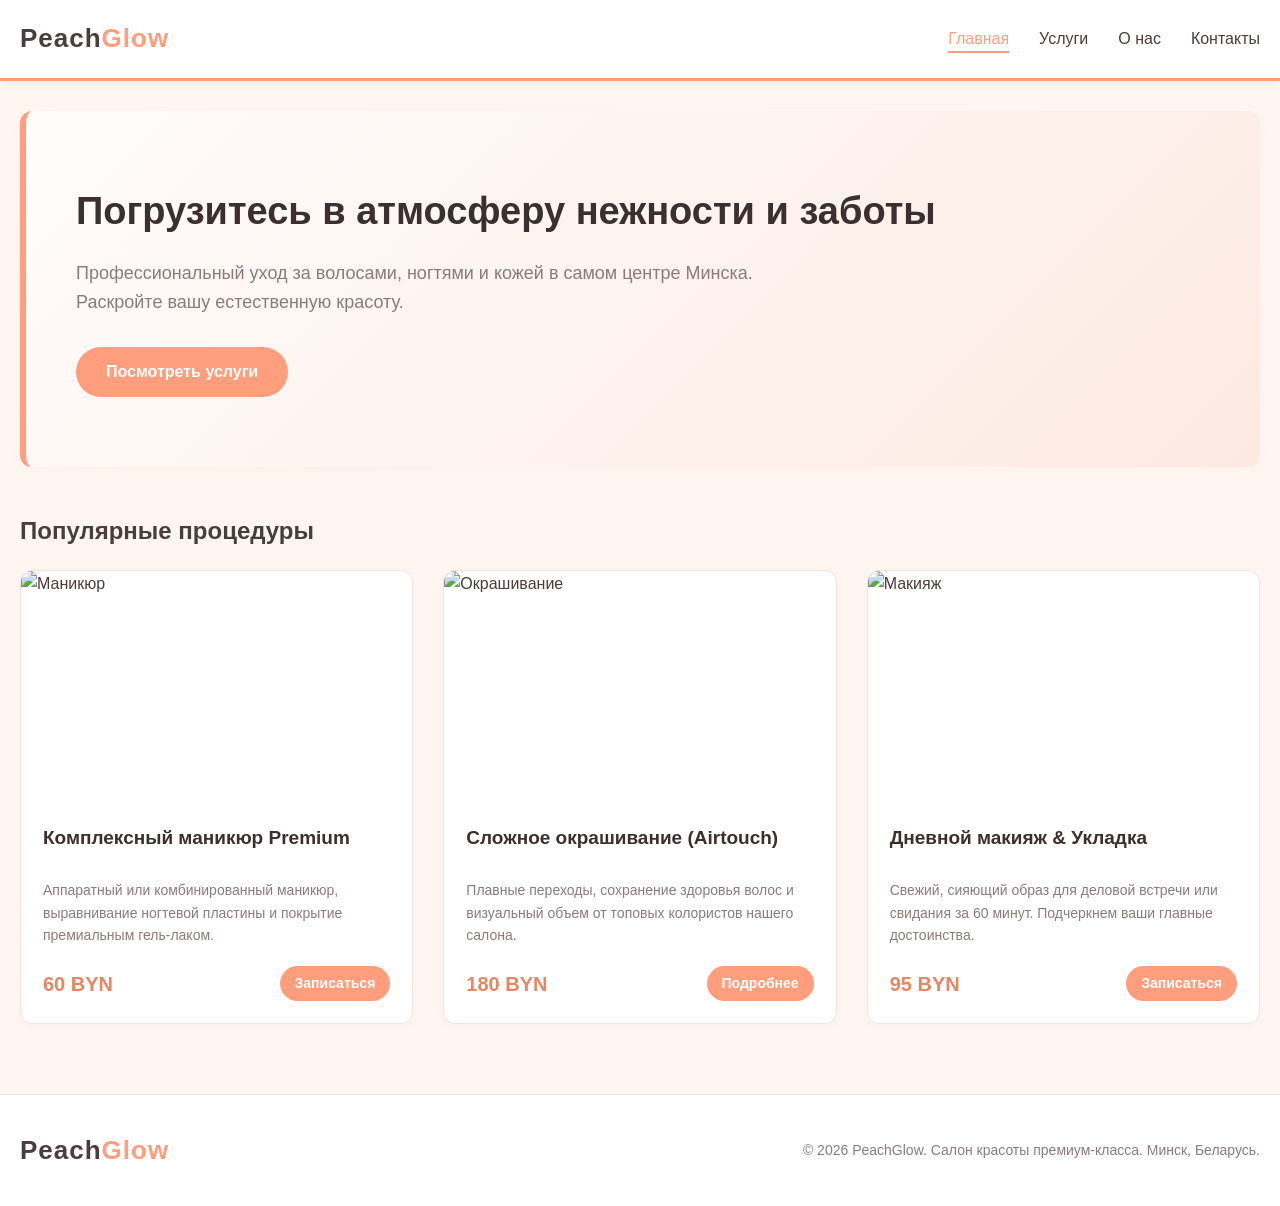
==== index.html @ 8e9a9c20 "Add files via upload" ====
<!DOCTYPE html>
<html lang="ru">
<head>
    <meta charset="UTF-8">
    <meta name="viewport" content="width=device-width, initial-scale=1.0">
    <title>Главная | PeachGlow — Салон красоты</title>
    <link rel="stylesheet" href="style.css">
</head>
<body>

    <header>
        <div class="header-container">
            <div class="logo"><a href="index.html">Peach<span>Glow</span></a></div>
            <button class="mobile-menu-toggle" onclick="toggleMenu()">☰</button>
            <ul class="nav-links" id="navLinks">
                <li><a href="index.html" class="active">Главная</a></li>
                <li><a href="catalog.html">Услуги</a></li>
                <li><a href="about.html">О нас</a></li>
                <li><a href="contact.html">Контакты</a></li>
            </ul>
        </div>
    </header>

    <main>
        <div class="banner">
            <h1>Погрузитесь в атмосферу нежности и заботы</h1>
            <p>Профессиональный уход за волосами, ногтями и кожей в самом центре Минска. Раскройте вашу естественную красоту.</p>
            <a href="catalog.html" class="btn">Посмотреть услуги</a>
        </div>

        <h2>Популярные процедуры</h2>
        <div class="grid-container">
            <div class="product-card">
                <img src="https://images.unsplash.com/photo-1632345031435-8797b2d58045?auto=format&fit=crop&w=500&q=80" alt="Маникюр" class="product-img">
                <div class="product-info">
                    <h3 class="product-title">Комплексный маникюр Premium</h3>
                    <p class="product-desc">Аппаратный или комбинированный маникюр, выравнивание ногтевой пластины и покрытие премиальным гель-лаком.</p>
                    <div class="product-footer">
                        <span class="product-price">60 BYN</span>
                        <a href="catalog.html" class="btn" style="padding: 6px 15px; font-size: 14px;">Записаться</a>
                    </div>
                </div>
            </div>
            
            <div class="product-card">
                <img src="https://images.unsplash.com/photo-1562322140-8baeececf3df?auto=format&fit=crop&w=500&q=80" alt="Окрашивание" class="product-img">
                <div class="product-info">
                    <h3 class="product-title">Сложное окрашивание (Airtouch)</h3>
                    <p class="product-desc">Плавные переходы, сохранение здоровья волос и визуальный объем от топовых колористов нашего салона.</p>
                    <div class="product-footer">
                        <span class="product-price">180 BYN</span>
                        <a href="product.html" class="btn" style="padding: 6px 15px; font-size: 14px;">Подробнее</a>
                    </div>
                </div>
            </div>

            <div class="product-card">
                <img src="https://images.unsplash.com/photo-1487412720507-e7ab37603c6f?auto=format&fit=crop&w=500&q=80" alt="Макияж" class="product-img">
                <div class="product-info">
                    <h3 class="product-title">Дневной макияж & Укладка</h3>
                    <p class="product-desc">Свежий, сияющий образ для деловой встречи или свидания за 60 минут. Подчеркнем ваши главные достоинства.</p>
                    <div class="product-footer">
                        <span class="product-price">95 BYN</span>
                        <a href="catalog.html" class="btn" style="padding: 6px 15px; font-size: 14px;">Записаться</a>
                    </div>
                </div>
            </div>
        </div>
    </main>

    <footer>
        <div class="footer-container">
            <div class="logo"><a href="index.html">Peach<span>Glow</span></a></div>
            <div class="footer-info">
                &copy; 2026 PeachGlow. Салон красоты премиум-класса. Минск, Беларусь.
            </div>
        </div>
    </footer>

    <script src="script.js"></script>
</body>
</html>
---- style.css ----
/* Единая стилистика бьюти-салона в персиковых оттенках */
:root {
    --bg-color: #fff6f2;        /* Мягкий нежно-персиковый фон */
    --card-bg: #ffffff;         /* Белоснежный для контраста блоков */
    --text-primary: #4a3e3d;    /* Мягкий кофейно-серый для текста */
    --text-muted: #8c7b7a;      /* Приглушенный тон */
    --accent: #ff9e7d;          /* Насыщенный персиковый/коралловый акцент */
    --accent-hover: #e68665;    /* Темный персик для наведения */
    --border-color: #f7e3db;    /* Пастельные границы */
    --font-family: 'Lucida Sans', 'Lucida Grande', 'Lucida Sans Unicode', Geneva, Verdana, sans-serif;
}

*, *::before, *::after {
    box-sizing: border-box;
}

body {
    margin: 0;
    padding: 0;
    background-color: var(--bg-color);
    color: var(--text-primary);
    font-family: var(--font-family);
    line-height: 1.6;
    display: flex;
    flex-direction: column;
    min-height: 100vh;
}

a {
    color: inherit;
    text-decoration: none;
    transition: color 0.2s;
}

a:hover {
    color: var(--accent);
}

/* Хедер */
header {
    background-color: #ffffff;
    border-bottom: 3px solid var(--accent);
    position: sticky;
    top: 0;
    z-index: 1000;
    box-shadow: 0 2px 10px rgba(74, 62, 61, 0.05);
}

.header-container {
    max-width: 1440px;
    margin: 0 auto;
    padding: 18px 20px;
    display: flex;
    justify-content: space-between;
    align-items: center;
}

.logo {
    font-size: 26px;
    font-weight: bold;
    letter-spacing: 1px;
}

.logo span {
    color: var(--accent);
}

.nav-links {
    display: flex;
    list-style: none;
    margin: 0;
    padding: 0;
    gap: 30px;
}

.nav-links a {
    font-weight: 500;
}

.nav-links a.active {
    color: var(--accent);
    border-bottom: 2px solid var(--accent);
    padding-bottom: 4px;
}

.mobile-menu-toggle {
    display: none;
    background: none;
    border: none;
    color: var(--text-primary);
    font-size: 24px;
    cursor: pointer;
}

/* Мейн */
main {
    flex: 1;
    max-width: 1440px;
    width: 100%;
    margin: 0 auto;
    padding: 30px 20px;
}

/* Хлебные крошки */
.breadcrumbs {
    margin-bottom: 25px;
    font-size: 14px;
    color: var(--text-muted);
}

/* Баннер на главной */
.banner {
    background: linear-gradient(135deg, #fffcfb 0%, #fceae2 100%);
    border-radius: 12px;
    padding: 70px 50px;
    margin-bottom: 45px;
    border-left: 6px solid var(--accent);
    box-shadow: 0 4px 15px rgba(230, 134, 101, 0.05);
}

.banner h1 {
    font-size: 38px;
    margin: 0 0 15px 0;
    color: #3b302f;
}

.banner p {
    font-size: 18px;
    color: var(--text-muted);
    margin-bottom: 30px;
    max-width: 700px;
}

.btn {
    display: inline-block;
    background-color: var(--accent);
    color: #fff;
    padding: 12px 30px;
    border-radius: 25px; /* Скругленные "бьюти" кнопки */
    font-weight: bold;
    border: none;
    cursor: pointer;
    transition: background-color 0.2s, transform 0.1s;
    text-align: center;
}

.btn:hover {
    background-color: var(--accent-hover);
    color: #fff;
    transform: translateY(-1px);
}

/* Сетка карточек */
.grid-container {
    display: grid;
    grid-template-columns: repeat(auto-fill, minmax(300px, 1fr));
    gap: 30px;
    margin-bottom: 40px;
}

.product-card {
    background-color: var(--card-bg);
    border: 1px solid var(--border-color);
    border-radius: 12px;
    overflow: hidden;
    transition: transform 0.2s, box-shadow 0.2s;
    display: flex;
    flex-direction: column;
    box-shadow: 0 3px 8px rgba(0,0,0,0.02);
}

.product-card:hover {
    transform: translateY(-5px);
    box-shadow: 0 10px 20px rgba(230, 134, 101, 0.1);
}

.product-img {
    width: 100%;
    height: 230px;
    object-fit: cover;
}

.product-info {
    padding: 22px;
    flex: 1;
    display: flex;
    flex-direction: column;
}

.product-title {
    font-size: 19px;
    margin: 0 0 12px 0;
    color: #3b302f;
}

.product-desc {
    font-size: 14px;
    color: var(--text-muted);
    margin-bottom: 20px;
    flex: 1;
}

.product-footer {
    display: flex;
    justify-content: space-between;
    align-items: center;
}

.product-price {
    font-size: 20px;
    font-weight: bold;
    color: var(--accent-hover);
}

/* Одиночная страница бьюти-услуги */
.product-single {
    display: grid;
    grid-template-columns: 1fr 1fr;
    gap: 50px;
    background-color: var(--card-bg);
    padding: 30px;
    border-radius: 12px;
    border: 1px solid var(--border-color);
}

.product-gallery {
    height: 420px;
    border-radius: 8px;
    overflow: hidden;
}

/* Форма */
.form-container, .text-section {
    max-width: 650px;
    margin: 0 auto;
    background-color: var(--card-bg);
    padding: 35px;
    border-radius: 12px;
    border: 1px solid var(--border-color);
    box-shadow: 0 4px 12px rgba(0,0,0,0.02);
}

.form-group {
    margin-bottom: 22px;
}

.form-group label {
    display: block;
    margin-bottom: 8px;
    font-weight: 500;
}

.form-control {
    width: 100%;
    padding: 12px 15px;
    background-color: #fffbf9;
    border: 1px solid var(--border-color);
    color: var(--text-primary);
    border-radius: 6px;
    font-family: inherit;
}

.form-control:focus {
    outline: none;
    border-color: var(--accent);
    background-color: #fff;
}

/* Футер */
footer {
    background-color: #ffffff;
    border-top: 1px solid var(--border-color);
    padding: 35px 20px;
    margin-top: auto;
}

.footer-container {
    max-width: 1440px;
    margin: 0 auto;
    display: flex;
    justify-content: space-between;
    align-items: center;
    flex-wrap: wrap;
    gap: 20px;
}

.footer-info {
    color: var(--text-muted);
    font-size: 14px;
}

/* Адаптивная верстка (Мобилки 360px) */
@media (max-width: 768px) {
    .nav-links {
        display: none;
    }
    
    .mobile-menu-toggle {
        display: block;
    }
    
    .header-container {
        padding: 12px 15px;
    }
    
    .banner {
        padding: 35px 20px;
    }
    
    .banner h1 {
        font-size: 26px;
    }
    
    .product-single {
        grid-template-columns: 1fr;
        gap: 25px;
        padding: 15px;
    }
    
    .product-gallery {
        height: 260px;
    }
    
    .footer-container {
        flex-direction: column;
        text-align: center;
    }
}
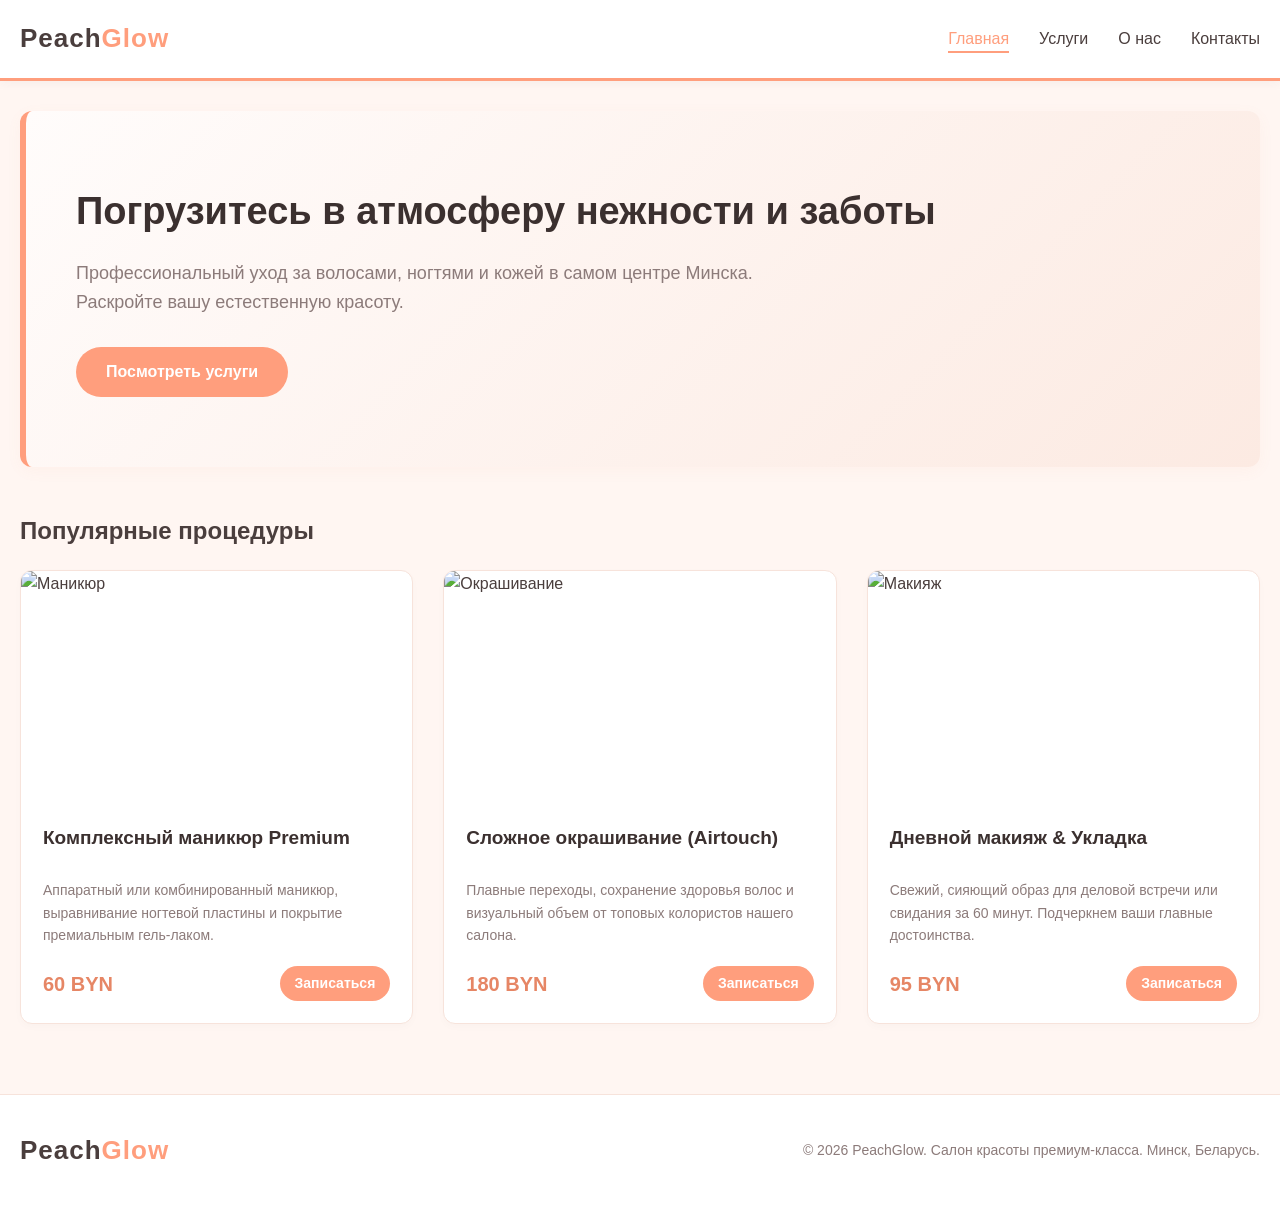
==== commit 7b6be73a: "Update index.html" ====
--- a/index.html
+++ b/index.html
@@ -30,18 +30,20 @@
 
         <h2>Популярные процедуры</h2>
         <div class="grid-container">
+            <!-- Карточка 1: Маникюр (Ссылка на фото исправлена) -->
             <div class="product-card">
-                <img src="https://images.unsplash.com/photo-1632345031435-8797b2d58045?auto=format&fit=crop&w=500&q=80" alt="Маникюр" class="product-img">
+                <img src="https://images.unsplash.com/photo-1604654894610-df490651e56c?auto=format&fit=crop&w=500&q=80" alt="Маникюр" class="product-img">
                 <div class="product-info">
                     <h3 class="product-title">Комплексный маникюр Premium</h3>
                     <p class="product-desc">Аппаратный или комбинированный маникюр, выравнивание ногтевой пластины и покрытие премиальным гель-лаком.</p>
                     <div class="product-footer">
                         <span class="product-price">60 BYN</span>
-                        <a href="catalog.html" class="btn" style="padding: 6px 15px; font-size: 14px;">Записаться</a>
+                        <a href="contact.html?service=Комплексный маникюр Premium" class="btn" style="padding: 6px 15px; font-size: 14px;">Записаться</a>
                     </div>
                 </div>
             </div>
             
+            <!-- Карточка 2: Сложное окрашивание (Кнопка изменена на Записаться) -->
             <div class="product-card">
                 <img src="https://images.unsplash.com/photo-1562322140-8baeececf3df?auto=format&fit=crop&w=500&q=80" alt="Окрашивание" class="product-img">
                 <div class="product-info">
@@ -49,11 +51,12 @@
                     <p class="product-desc">Плавные переходы, сохранение здоровья волос и визуальный объем от топовых колористов нашего салона.</p>
                     <div class="product-footer">
                         <span class="product-price">180 BYN</span>
-                        <a href="product.html" class="btn" style="padding: 6px 15px; font-size: 14px;">Подробнее</a>
+                        <a href="contact.html?service=Сложное окрашивание Airtouch" class="btn" style="padding: 6px 15px; font-size: 14px;">Записаться</a>
                     </div>
                 </div>
             </div>
 
+            <!-- Карточка 3: Макияж -->
             <div class="product-card">
                 <img src="https://images.unsplash.com/photo-1487412720507-e7ab37603c6f?auto=format&fit=crop&w=500&q=80" alt="Макияж" class="product-img">
                 <div class="product-info">
@@ -61,7 +64,7 @@
                     <p class="product-desc">Свежий, сияющий образ для деловой встречи или свидания за 60 минут. Подчеркнем ваши главные достоинства.</p>
                     <div class="product-footer">
                         <span class="product-price">95 BYN</span>
-                        <a href="catalog.html" class="btn" style="padding: 6px 15px; font-size: 14px;">Записаться</a>
+                        <a href="contact.html?service=Дневной макияж и укладка" class="btn" style="padding: 6px 15px; font-size: 14px;">Записаться</a>
                     </div>
                 </div>
             </div>
@@ -79,4 +82,4 @@
 
     <script src="script.js"></script>
 </body>
-</html>+</html>
